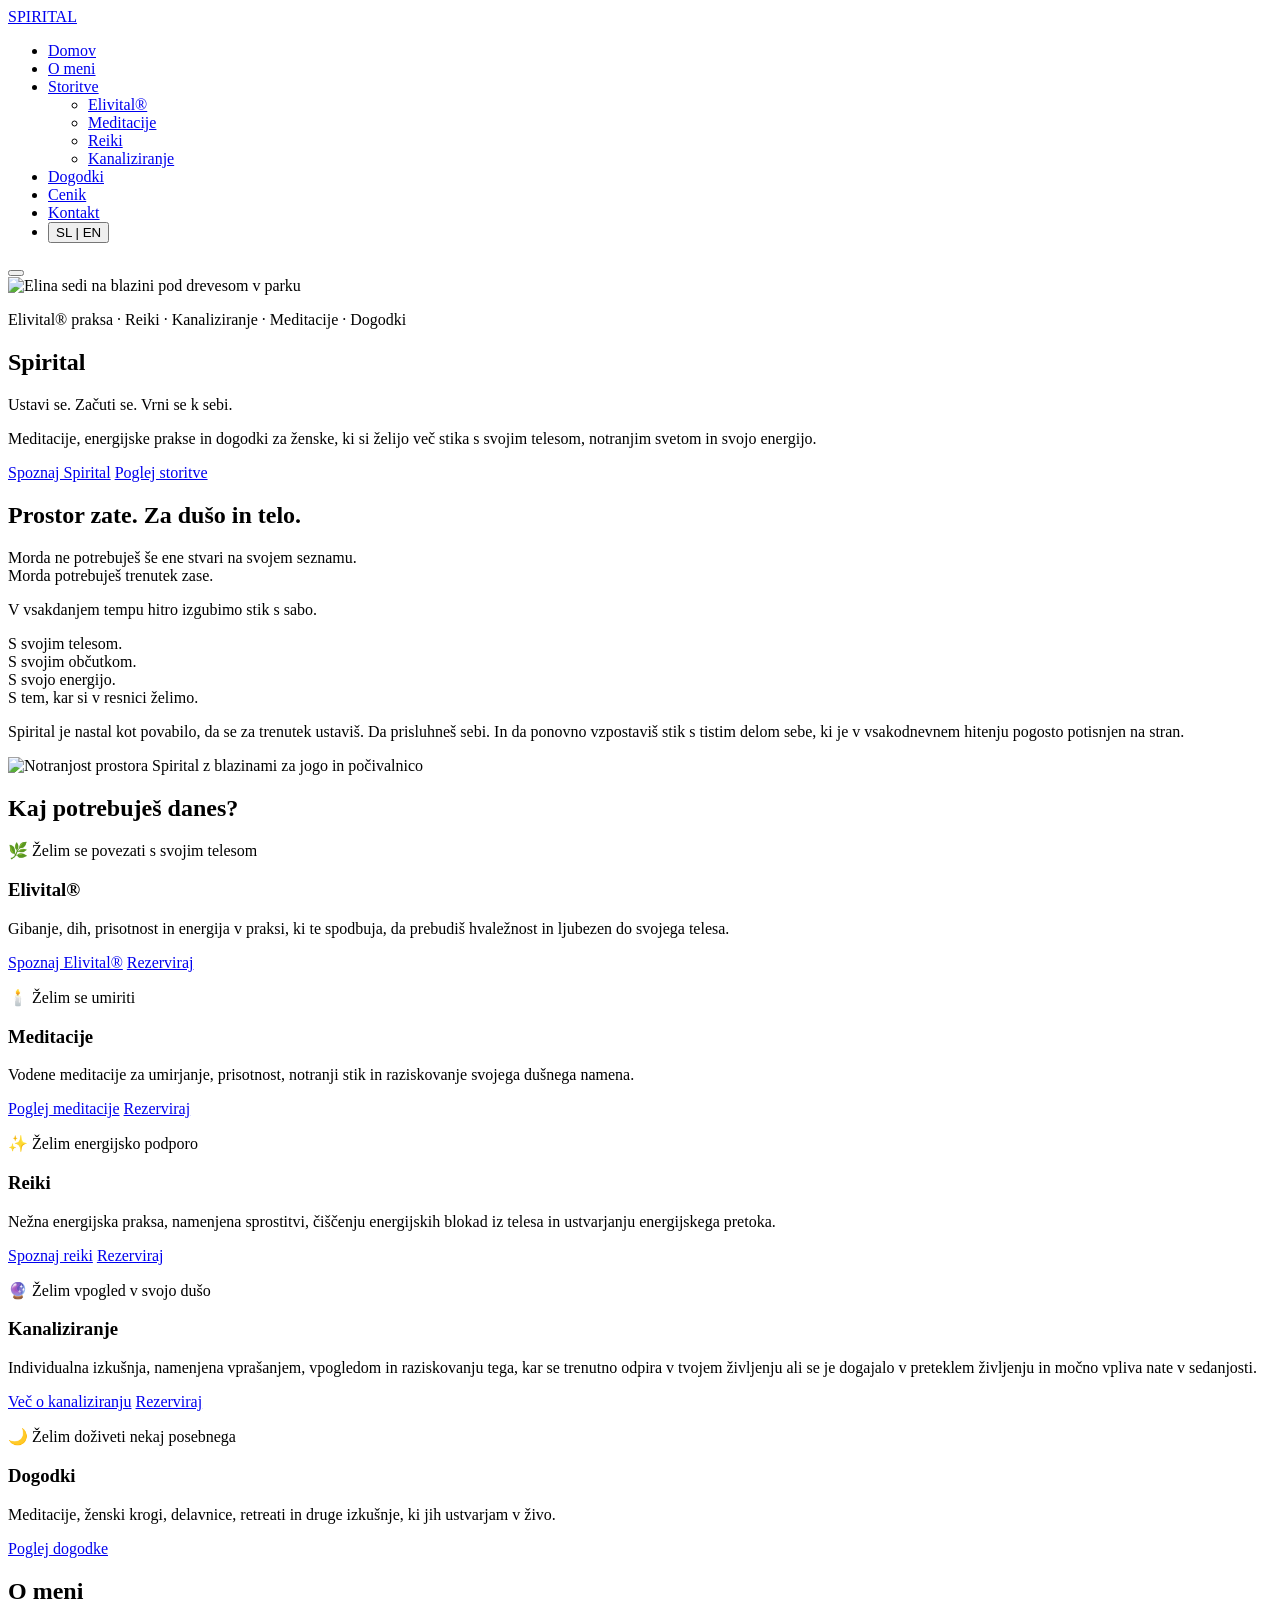
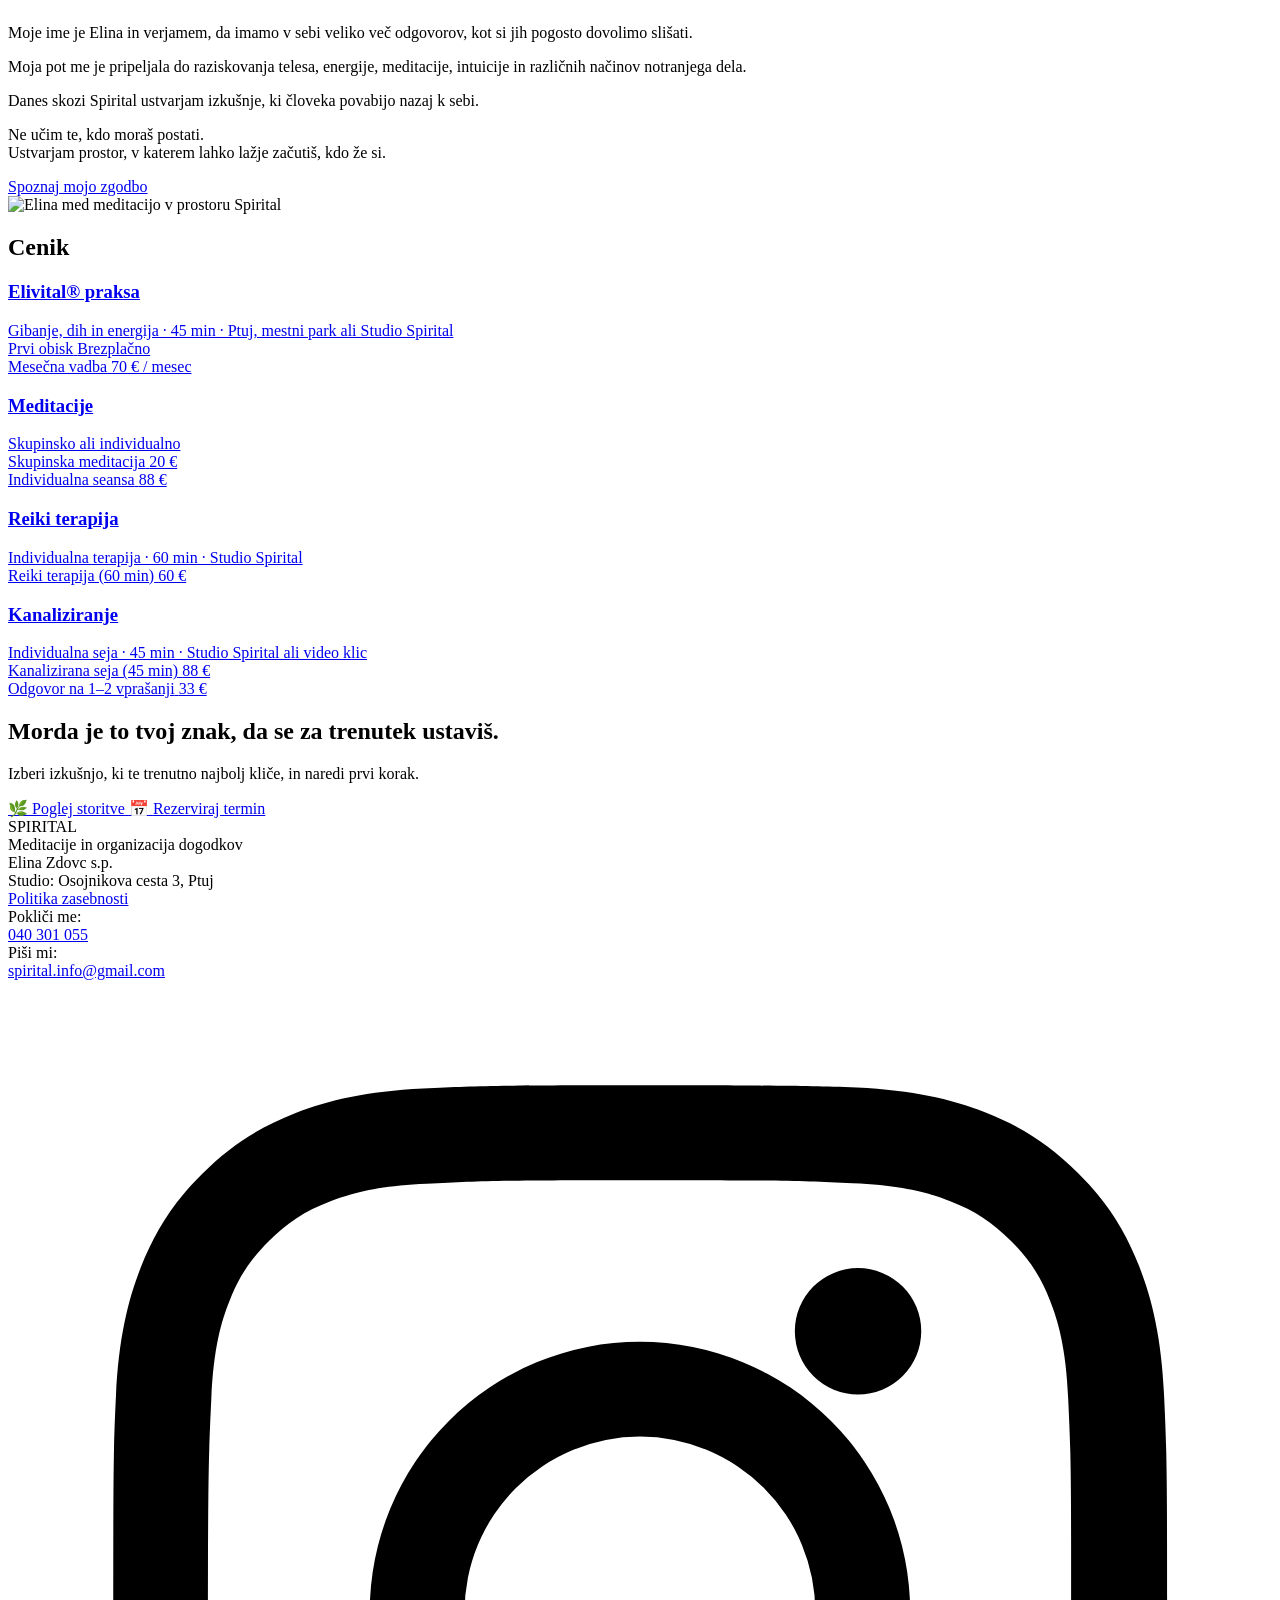
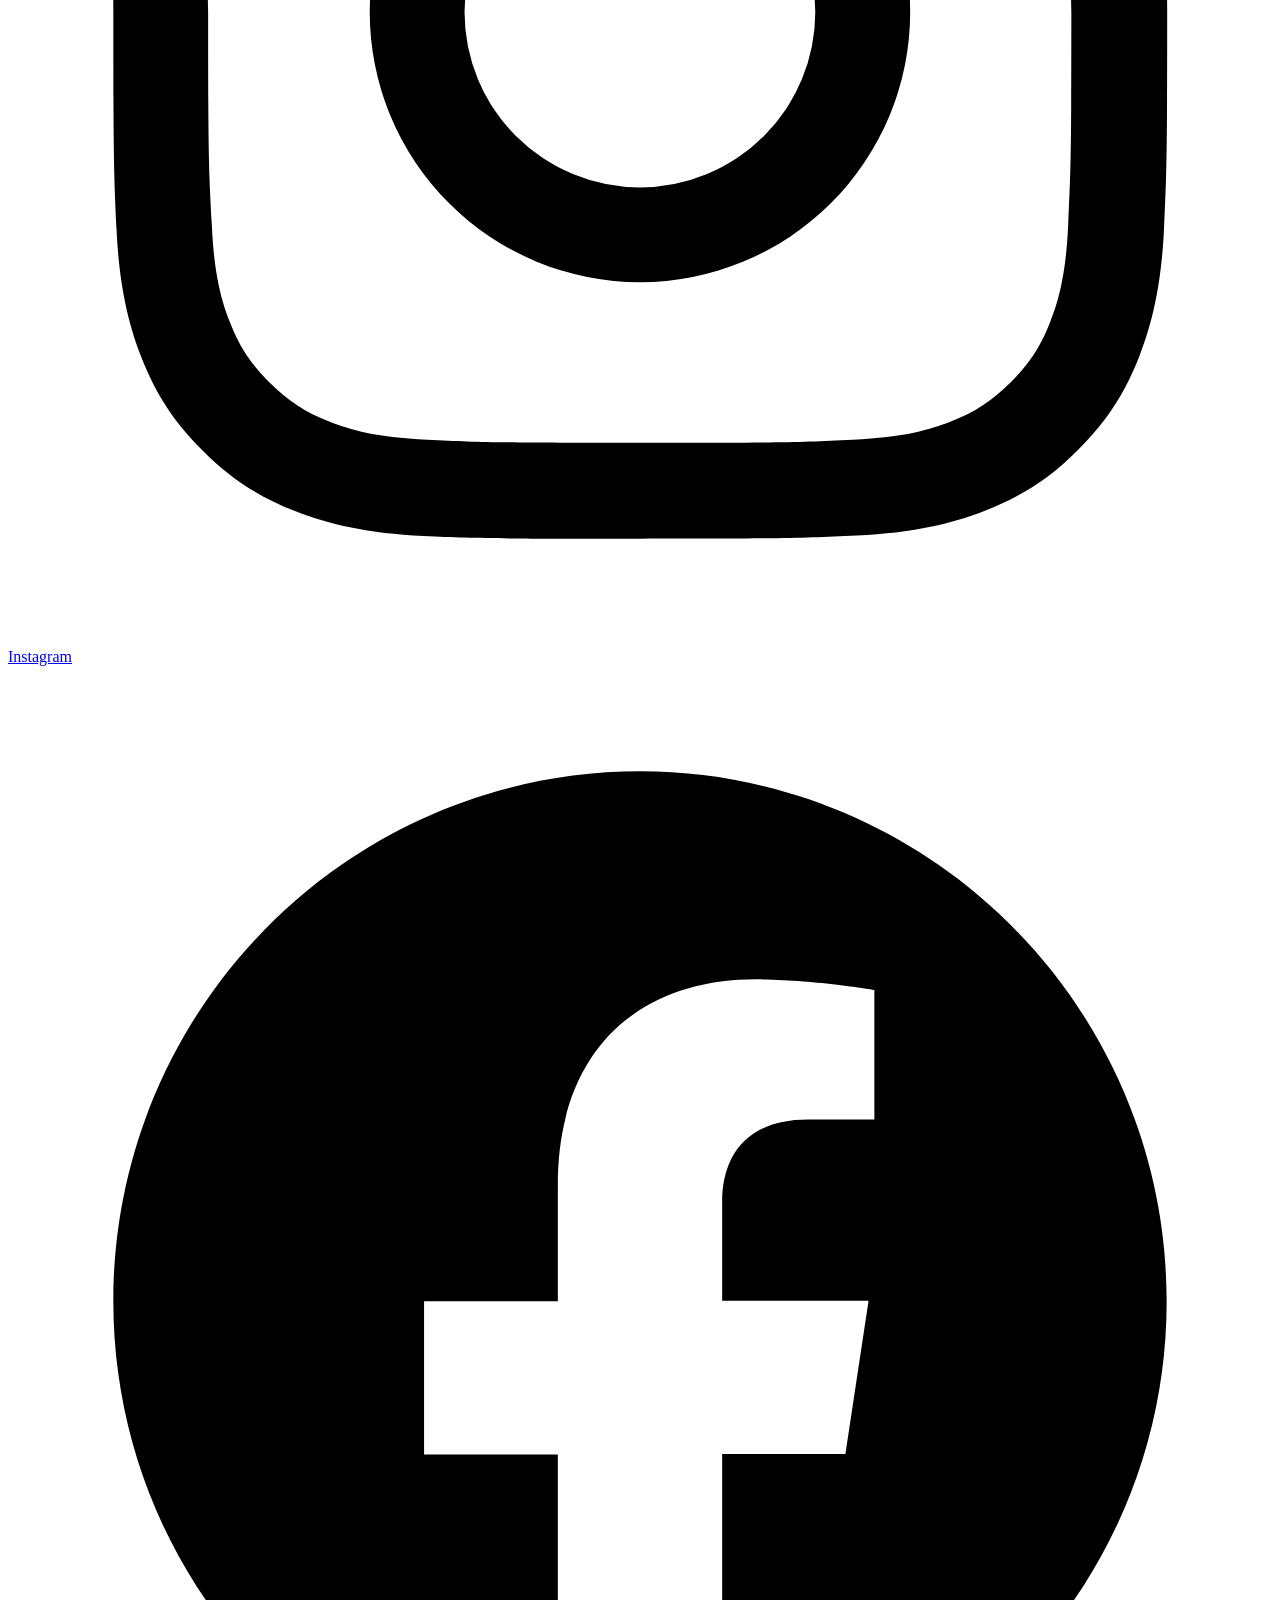
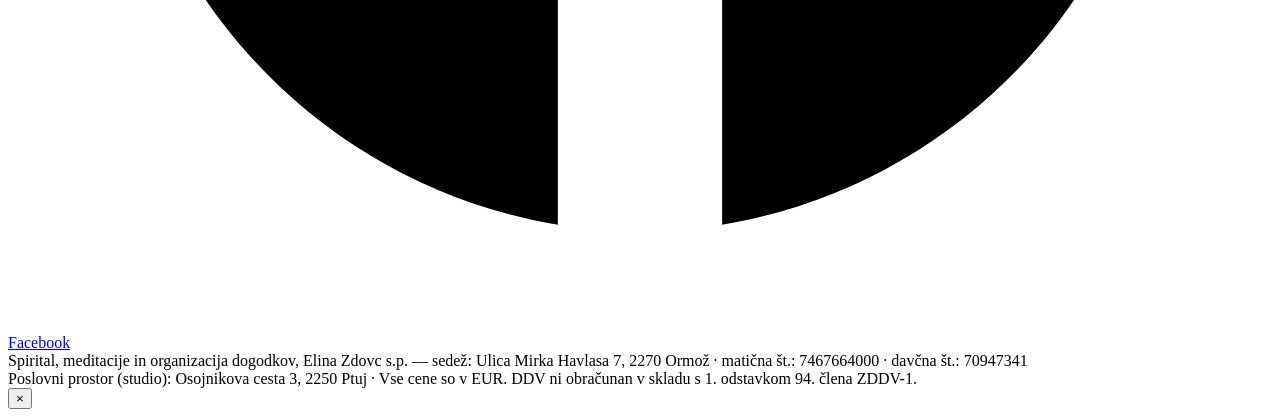
==== index.html @ a1db1994 "Update contact email and registered business address New email spirital.info@gmail.com replaces the " ====
<!DOCTYPE html>
<html lang="sl">
<head>
  <meta charset="UTF-8">
  <!-- Google tag (gtag.js) — loaded only after the visitor accepts analytics (see js/consent.js); nothing is sent to Google before that -->
  <script>
    window.dataLayer = window.dataLayer || [];
    function gtag(){dataLayer.push(arguments);}
    var ssConsentStored = 'denied';
    try { if (localStorage.getItem('ss-consent') === 'granted') ssConsentStored = 'granted'; } catch (e) {}
    gtag('consent', 'default', {
      'analytics_storage': ssConsentStored,
      'ad_storage': 'denied',
      'ad_user_data': 'denied',
      'ad_personalization': 'denied'
    });
    // js/config are queued only once consent is granted, so GA's first hit
    // already carries the granted state (also when accepting mid-page)
    window.ssLoadGtag = function () {
      if (window.ssGtagLoaded) return;
      window.ssGtagLoaded = true;
      gtag('js', new Date());
      gtag('config', 'G-9NQNE734RS');
      var s = document.createElement('script');
      s.async = true;
      s.src = 'https://www.googletagmanager.com/gtag/js?id=G-9NQNE734RS';
      document.head.appendChild(s);
    };
    if (ssConsentStored === 'granted') ssLoadGtag();
  </script>
  <meta name="viewport" content="width=device-width, initial-scale=1.0">
  <title>Spirital — Prostor zate. Za dušo in telo. · Ptuj</title>
  <meta name="description" content="Elivital® praksa, reiki, kanaliziranje, meditacije in dogodki za ženske na Ptuju. Prostor, kjer se ustaviš in se ponovno povežeš s svojim telesom in energijo.">
  <meta property="og:title" content="Spirital — Prostor zate. Za dušo in telo. · Ptuj">
  <meta property="og:description" content="Elivital® praksa, reiki, kanaliziranje, meditacije in dogodki za ženske na Ptuju. Prostor, kjer se ustaviš in se ponovno povežeš s svojim telesom in energijo.">
  <meta property="og:image" content="https://studiospirital.si/images/hero-elina.jpg">
  <meta property="og:url" content="https://studiospirital.si/">
  <meta property="og:type" content="website">
  <meta property="og:locale" content="sl_SI">
  <meta property="og:site_name" content="Spirital">
  <meta name="twitter:card" content="summary_large_image">
  <meta name="twitter:title" content="Spirital — Prostor zate. Za dušo in telo. · Ptuj">
  <meta name="twitter:description" content="Elivital® praksa, reiki, kanaliziranje, meditacije in dogodki za ženske na Ptuju. Prostor, kjer se ustaviš in se ponovno povežeš s svojim telesom in energijo.">
  <meta name="twitter:image" content="https://studiospirital.si/images/hero-elina.jpg">
  <link rel="canonical" href="https://studiospirital.si/">
  <link rel="icon" type="image/png" href="images/favicon.png">
  <link rel="shortcut icon" href="favicon.ico">
  <link rel="stylesheet" href="css/styles.css">
  <script src="js/viewport.js"></script>
  <script type="application/ld+json">
{
 "@context":"https://schema.org",
 "@type":"HealthAndBeautyBusiness",
 "@id":"https://studiospirital.si/#business",
 "name":"Spirital",
 "alternateName":"Studio Spirital",
 "description":"Elivital® praksa, reiki, kanaliziranje, meditacije in dogodki za ženske na Ptuju.",
 "url":"https://studiospirital.si",
 "telephone":"+38640301055",
 "image":"https://studiospirital.si/images/hero-elina.jpg",
 "priceRange":"€€",
 "founder":{"@type":"Person","name":"Elina Zdovc","url":"https://studiospirital.si/elina.html"},
 "address":{
   "@type":"PostalAddress",
   "streetAddress":"Osojnikova cesta 3",
   "addressLocality":"Ptuj",
   "addressCountry":"SI"
 },
 "geo":{
   "@type":"GeoCoordinates",
   "latitude":46.42294692993164,
   "longitude":15.878666877746582
 },
 "sameAs":[
   "https://www.instagram.com/studiospirital/",
   "https://www.facebook.com/profile.php?id=61587043018835"
 ]
}
  </script>
</head>
<body>

  <nav class="nav" id="nav">
    <a href="index.html" class="nav-logo">SPIRITAL</a>
    <ul class="nav-links" id="navLinks">
      <li><a href="index.html" aria-current="page" data-sl="Domov" data-en="Home">Domov</a></li>
      <li><a href="elina.html" data-sl="O meni" data-en="About me">O meni</a></li>
      <li class="nav-has-sub">
        <a href="index.html#storitve" data-sl="Storitve" data-en="Services">Storitve</a>
        <ul class="nav-sub">
          <li><a href="storitve/elivital.html" data-sl="Elivital®" data-en="Elivital®">Elivital®</a></li>
          <li><a href="storitve/meditacije.html" data-sl="Meditacije" data-en="Meditations">Meditacije</a></li>
          <li><a href="storitve/reiki.html" data-sl="Reiki" data-en="Reiki">Reiki</a></li>
          <li><a href="storitve/kanaliziranje.html" data-sl="Kanaliziranje" data-en="Channeling">Kanaliziranje</a></li>
        </ul>
      </li>
      <li><a href="dogodki.html" data-sl="Dogodki" data-en="Events">Dogodki</a></li>
      <li><a href="index.html#cenik" data-sl="Cenik" data-en="Prices">Cenik</a></li>
      <li><a href="#kontakt" data-sl="Kontakt" data-en="Contact">Kontakt</a></li>
      <li class="nav-lang"><button class="lang-toggle" id="langToggle">SL | EN</button></li>
    </ul>
    <button class="nav-toggle" id="navToggle" aria-label="Meni" aria-expanded="false" aria-controls="navLinks"><span></span></button>
  </nav>

  <!-- HERO -->
  <section class="hero hero--photo">
    <div class="hero-bg">
      <img src="images/hero-elina.webp" width="1448" height="1086" fetchpriority="high" alt="Elina sedi na blazini pod drevesom v parku">
    </div>
    <div class="hero-overlay"></div>
    <div class="hero-content">
      <p class="hero-location hero-location--services" data-sl="Elivital® praksa · Reiki · Kanaliziranje · Meditacije · Dogodki" data-en="Elivital® practice · Reiki · Channeling · Meditations · Events">Elivital® praksa · Reiki · Kanaliziranje · Meditacije · Dogodki</p>
      <h1 class="hero-title">Spirital</h1>
      <p class="hero-tagline" data-sl="Ustavi se. Začuti se. Vrni se k sebi." data-en="Pause. Feel yourself. Return to yourself.">Ustavi se. Začuti se. Vrni se k sebi.</p>
      <p class="hero-sub" data-sl="Meditacije, energijske prakse in dogodki za ženske, ki si želijo več stika s svojim telesom, notranjim svetom in svojo energijo." data-en="Meditations, energy practices and events for women who long for a deeper connection with their body, their inner world and their energy.">Meditacije, energijske prakse in dogodki za ženske, ki si želijo več stika s svojim telesom, notranjim svetom in svojo energijo.</p>
      <div class="hero-actions">
        <a href="#spirital" class="btn-pill" data-sl="Spoznaj Spirital" data-en="Discover Spirital">Spoznaj Spirital</a>
        <a href="#storitve" class="btn-pill btn-pill--ghost" data-sl="Poglej storitve" data-en="See services">Poglej storitve</a>
      </div>
    </div>
  </section>

  <!-- WHY SPIRITAL -->
  <section id="spirital" class="section section--white">
    <h2 class="section-label" data-sl="Prostor zate. Za dušo in telo." data-en="A space for you. For soul and body.">Prostor zate. Za dušo in telo.</h2>
    <div class="about-inner">
      <div class="prose" data-lang="sl">
        <p class="prose-lead">Morda ne potrebuješ še ene stvari na svojem seznamu.<br>Morda potrebuješ trenutek zase.</p>
        <p>V vsakdanjem tempu hitro izgubimo stik s sabo.</p>
        <p class="prose-lines">S svojim telesom.<br>S svojim občutkom.<br>S svojo energijo.<br>S tem, kar si v resnici želimo.</p>
        <p>Spirital je nastal kot povabilo, da se za trenutek ustaviš. Da prisluhneš sebi. In da ponovno vzpostaviš stik s tistim delom sebe, ki je v vsakodnevnem hitenju pogosto potisnjen na stran.</p>
      </div>
      <div class="prose" data-lang="en" hidden>
        <p class="prose-lead">Maybe you don't need one more thing on your list.<br>Maybe you need a moment for yourself.</p>
        <p>In the pace of everyday life, we quickly lose touch with ourselves.</p>
        <p class="prose-lines">With our body.<br>With our feelings.<br>With our energy.<br>With what we truly want.</p>
        <p>Spirital was born as an invitation to pause for a moment. To listen to yourself. And to reconnect with the part of you that so often gets pushed aside in the everyday rush.</p>
      </div>
      <img src="images/studio.webp" width="1200" height="1600" loading="lazy" decoding="async" alt="Notranjost prostora Spirital z blazinami za jogo in počivalnico" class="about-image gallery-img">
    </div>
  </section>

  <!-- WHERE TO START -->
  <section id="storitve" class="section section--cream">
    <h2 class="section-label" data-sl="Kaj potrebuješ danes?" data-en="What do you need today?">Kaj potrebuješ danes?</h2>
    <div class="path-grid">
      <div class="path-card">
        <p class="path-wish"><span class="path-wish-icon" aria-hidden="true">🌿</span> <span data-sl="Želim se povezati s svojim telesom" data-en="I want to connect with my body">Želim se povezati s svojim telesom</span></p>
        <h3 class="path-name">Elivital®</h3>
        <p class="path-desc" data-sl="Gibanje, dih, prisotnost in energija v praksi, ki te spodbuja, da prebudiš hvaležnost in ljubezen do svojega telesa." data-en="Movement, breath, presence and energy in a practice that invites you to awaken gratitude and love for your body.">Gibanje, dih, prisotnost in energija v praksi, ki te spodbuja, da prebudiš hvaležnost in ljubezen do svojega telesa.</p>
        <div class="path-actions">
          <a href="storitve/elivital.html" class="btn-pill" data-sl="Spoznaj Elivital®" data-en="Discover Elivital®">Spoznaj Elivital®</a>
          <a href="https://form.lime-booking.com/elina-skupinski" target="_blank" rel="noopener" class="btn-pill btn-pill--outline" data-sl="Rezerviraj" data-en="Book">Rezerviraj</a>
        </div>
      </div>
      <div class="path-card">
        <p class="path-wish"><span class="path-wish-icon" aria-hidden="true">🕯️</span> <span data-sl="Želim se umiriti" data-en="I want to find calm">Želim se umiriti</span></p>
        <h3 class="path-name" data-sl="Meditacije" data-en="Meditations">Meditacije</h3>
        <p class="path-desc" data-sl="Vodene meditacije za umirjanje, prisotnost, notranji stik in raziskovanje svojega dušnega namena." data-en="Guided meditations for calm, presence, inner connection and exploring your soul's purpose.">Vodene meditacije za umirjanje, prisotnost, notranji stik in raziskovanje svojega dušnega namena.</p>
        <div class="path-actions">
          <a href="storitve/meditacije.html" class="btn-pill" data-sl="Poglej meditacije" data-en="See meditations">Poglej meditacije</a>
          <a href="mailto:spirital.info@gmail.com?subject=Rezervacija%20%E2%80%93%20Meditacija" class="btn-pill btn-pill--outline" data-sl="Rezerviraj" data-en="Book">Rezerviraj</a>
        </div>
      </div>
      <div class="path-card">
        <p class="path-wish"><span class="path-wish-icon" aria-hidden="true">✨</span> <span data-sl="Želim energijsko podporo" data-en="I want energetic support">Želim energijsko podporo</span></p>
        <h3 class="path-name">Reiki</h3>
        <p class="path-desc" data-sl="Nežna energijska praksa, namenjena sprostitvi, čiščenju energijskih blokad iz telesa in ustvarjanju energijskega pretoka." data-en="A gentle energy practice for relaxation, clearing energy blockages from the body and creating energy flow.">Nežna energijska praksa, namenjena sprostitvi, čiščenju energijskih blokad iz telesa in ustvarjanju energijskega pretoka.</p>
        <div class="path-actions">
          <a href="storitve/reiki.html" class="btn-pill" data-sl="Spoznaj reiki" data-en="Discover reiki">Spoznaj reiki</a>
          <a href="https://form.lime-booking.com/elina" target="_blank" rel="noopener" class="btn-pill btn-pill--outline" data-sl="Rezerviraj" data-en="Book">Rezerviraj</a>
        </div>
      </div>
      <div class="path-card">
        <p class="path-wish"><span class="path-wish-icon" aria-hidden="true">🔮</span> <span data-sl="Želim vpogled v svojo dušo" data-en="I want insight into my soul">Želim vpogled v svojo dušo</span></p>
        <h3 class="path-name" data-sl="Kanaliziranje" data-en="Channeling">Kanaliziranje</h3>
        <p class="path-desc" data-sl="Individualna izkušnja, namenjena vprašanjem, vpogledom in raziskovanju tega, kar se trenutno odpira v tvojem življenju ali se je dogajalo v preteklem življenju in močno vpliva nate v sedanjosti." data-en="An individual experience for your questions, insights and exploring what is opening up in your life right now — or what happened in a past life and still strongly affects you in the present.">Individualna izkušnja, namenjena vprašanjem, vpogledom in raziskovanju tega, kar se trenutno odpira v tvojem življenju ali se je dogajalo v preteklem življenju in močno vpliva nate v sedanjosti.</p>
        <div class="path-actions">
          <a href="storitve/kanaliziranje.html" class="btn-pill" data-sl="Več o kanaliziranju" data-en="More about channeling">Več o kanaliziranju</a>
          <a href="https://form.lime-booking.com/elina" target="_blank" rel="noopener" class="btn-pill btn-pill--outline" data-sl="Rezerviraj" data-en="Book">Rezerviraj</a>
        </div>
      </div>
      <div class="path-card">
        <p class="path-wish"><span class="path-wish-icon" aria-hidden="true">🌙</span> <span data-sl="Želim doživeti nekaj posebnega" data-en="I want to experience something special">Želim doživeti nekaj posebnega</span></p>
        <h3 class="path-name" data-sl="Dogodki" data-en="Events">Dogodki</h3>
        <p class="path-desc" data-sl="Meditacije, ženski krogi, delavnice, retreati in druge izkušnje, ki jih ustvarjam v živo." data-en="Meditations, women's circles, workshops, retreats and other experiences I create live.">Meditacije, ženski krogi, delavnice, retreati in druge izkušnje, ki jih ustvarjam v živo.</p>
        <div class="path-actions">
          <a href="dogodki.html" class="btn-pill" data-sl="Poglej dogodke" data-en="See events">Poglej dogodke</a>
        </div>
      </div>
    </div>
  </section>

  <!-- ABOUT ME (short) -->
  <section id="o-meni" class="section section--white">
    <h2 class="section-label" data-sl="O meni" data-en="About me">O meni</h2>
    <div class="about-inner">
      <div class="prose" data-lang="sl">
        <p class="prose-lead">Moje ime je Elina in verjamem, da imamo v sebi veliko več odgovorov, kot si jih pogosto dovolimo slišati.</p>
        <p>Moja pot me je pripeljala do raziskovanja telesa, energije, meditacije, intuicije in različnih načinov notranjega dela.</p>
        <p>Danes skozi Spirital ustvarjam izkušnje, ki človeka povabijo nazaj k sebi.</p>
        <p class="prose-lines">Ne učim te, kdo moraš postati.<br>Ustvarjam prostor, v katerem lahko lažje začutiš, kdo že si.</p>
        <a href="elina.html" class="btn-pill">Spoznaj mojo zgodbo</a>
      </div>
      <div class="prose" data-lang="en" hidden>
        <p class="prose-lead">My name is Elina, and I believe we carry far more answers within us than we usually allow ourselves to hear.</p>
        <p>My path has led me to explore the body, energy, meditation, intuition and many forms of inner work.</p>
        <p>Today, through Spirital, I create experiences that invite people back to themselves.</p>
        <p class="prose-lines">I don't teach you who you must become.<br>I create a space where you can more easily feel who you already are.</p>
        <a href="elina.html" class="btn-pill">Read my story</a>
      </div>
      <img src="images/elina-portrait.webp" width="600" height="1066" loading="lazy" decoding="async" alt="Elina med meditacijo v prostoru Spirital" class="about-image gallery-img">
    </div>
  </section>

  <!-- TESTIMONIALS — skrito, dokler naročnica ne pošlje mnenj strank. Odkomentiraj in vstavi besedila.
  <section class="section section--white">
    <h2 class="section-label" data-sl="Mnenja strank" data-en="Testimonials">Mnenja strank</h2>
    <p class="section-heading" data-sl="Besede žensk, ki so bile tukaj." data-en="Words from women who have been here.">Besede žensk, ki so bile tukaj.</p>
    <div class="quotes-grid">
      <figure class="quote-card">
        <blockquote class="quote-text">»…«</blockquote>
        <figcaption class="quote-name">Ime</figcaption>
      </figure>
      <figure class="quote-card">
        <blockquote class="quote-text">»…«</blockquote>
        <figcaption class="quote-name">Ime</figcaption>
      </figure>
      <figure class="quote-card">
        <blockquote class="quote-text">»…«</blockquote>
        <figcaption class="quote-name">Ime</figcaption>
      </figure>
    </div>
  </section>
  -->

  <!-- PRICES -->
  <section id="cenik" class="section section--cream">
    <h2 class="section-label" data-sl="Cenik" data-en="Prices">Cenik</h2>
    <div class="price-groups">
      <a href="storitve/elivital.html" class="price-group">
        <h3 class="price-group-title" data-sl="Elivital® praksa" data-en="Elivital® practice">Elivital® praksa</h3>
        <div class="price-group-detail" data-sl="Gibanje, dih in energija · 45 min · Ptuj, mestni park ali Studio Spirital" data-en="Movement, breath and energy · 45 min · Ptuj city park or Studio Spirital">Gibanje, dih in energija · 45 min · Ptuj, mestni park ali Studio Spirital</div>
        <div class="price-row">
          <span class="price-row-label" data-sl="Prvi obisk" data-en="First visit">Prvi obisk</span>
          <span class="price-row-value price-row-value--free" data-sl="Brezplačno" data-en="Free">Brezplačno</span>
        </div>
        <div class="price-row">
          <span class="price-row-label" data-sl="Mesečna vadba" data-en="Monthly practice">Mesečna vadba</span>
          <span class="price-row-value" data-sl="70 € / mesec" data-en="€70 / month">70 € / mesec</span>
        </div>
      </a>

      <a href="storitve/meditacije.html" class="price-group">
        <h3 class="price-group-title" data-sl="Meditacije" data-en="Meditations">Meditacije</h3>
        <div class="price-group-detail" data-sl="Skupinsko ali individualno" data-en="Group or individual">Skupinsko ali individualno</div>
        <div class="price-row">
          <span class="price-row-label" data-sl="Skupinska meditacija" data-en="Group meditation">Skupinska meditacija</span>
          <span class="price-row-value">20 €</span>
        </div>
        <div class="price-row">
          <span class="price-row-label" data-sl="Individualna seansa" data-en="Individual session">Individualna seansa</span>
          <span class="price-row-value">88 €</span>
        </div>
      </a>

      <a href="storitve/reiki.html" class="price-group">
        <h3 class="price-group-title" data-sl="Reiki terapija" data-en="Reiki therapy">Reiki terapija</h3>
        <div class="price-group-detail" data-sl="Individualna terapija · 60 min · Studio Spirital" data-en="Individual therapy · 60 min · Studio Spirital">Individualna terapija · 60 min · Studio Spirital</div>
        <div class="price-row">
          <span class="price-row-label" data-sl="Reiki terapija (60 min)" data-en="Reiki therapy (60 min)">Reiki terapija (60 min)</span>
          <span class="price-row-value">60 €</span>
        </div>
      </a>

      <a href="storitve/kanaliziranje.html" class="price-group">
        <h3 class="price-group-title" data-sl="Kanaliziranje" data-en="Channeling">Kanaliziranje</h3>
        <div class="price-group-detail" data-sl="Individualna seja · 45 min · Studio Spirital ali video klic" data-en="Individual session · 45 min · Studio Spirital or video call">Individualna seja · 45 min · Studio Spirital ali video klic</div>
        <div class="price-row">
          <span class="price-row-label" data-sl="Kanalizirana seja (45 min)" data-en="Channeling session (45 min)">Kanalizirana seja (45 min)</span>
          <span class="price-row-value">88 €</span>
        </div>
        <div class="price-row">
          <span class="price-row-label" data-sl="Odgovor na 1–2 vprašanji" data-en="Answer to 1–2 questions">Odgovor na 1–2 vprašanji</span>
          <span class="price-row-value">33 €</span>
        </div>
      </a>
    </div>
  </section>

  <!-- CLOSING CTA -->
  <div class="contact-section">
    <h2 class="contact-title" data-sl="Morda je to tvoj znak, da se za trenutek ustaviš." data-en="Maybe this is your sign to pause for a moment.">Morda je to tvoj znak, da se za trenutek ustaviš.</h2>
    <p class="contact-subtitle" data-sl="Izberi izkušnjo, ki te trenutno najbolj kliče, in naredi prvi korak." data-en="Choose the experience that calls you most right now, and take the first step.">Izberi izkušnjo, ki te trenutno najbolj kliče, in naredi prvi korak.</p>
    <div class="contact-actions">
      <a href="#storitve" class="contact-btn contact-btn--outline">
        <span>🌿</span>
        <span data-sl="Poglej storitve" data-en="See services">Poglej storitve</span>
      </a>
      <a href="mailto:spirital.info@gmail.com?subject=Rezervacija%20termina" class="contact-btn">
        <span>📅</span>
        <span data-sl="Rezerviraj termin" data-en="Book a session">Rezerviraj termin</span>
      </a>
    </div>
  </div>

  <footer class="footer" id="kontakt">
    <div>
      <div class="footer-brand">SPIRITAL</div>
      <div class="footer-location" data-sl="Meditacije in organizacija dogodkov" data-en="Meditations and event organisation">Meditacije in organizacija dogodkov</div>
      <div class="footer-location">Elina Zdovc s.p.</div>
      <div class="footer-location" data-sl="Studio: Osojnikova cesta 3, Ptuj" data-en="Studio: Osojnikova cesta 3, Ptuj, Slovenia">Studio: Osojnikova cesta 3, Ptuj</div>
      <div class="footer-legal"><a href="politika-zasebnosti.html" data-sl="Politika zasebnosti" data-en="Privacy Policy">Politika zasebnosti</a></div>
    </div>
    <div class="footer-contact">
      <div data-sl="Pokliči me:" data-en="Call me:">Pokliči me:</div>
      <div class="footer-phone"><a href="tel:+38640301055">040 301 055</a></div>
      <div class="footer-contact-label" data-sl="Piši mi:" data-en="Write to me:">Piši mi:</div>
      <div class="footer-email"><a href="mailto:spirital.info@gmail.com">spirital.info@gmail.com</a></div>
    </div>
    <div class="footer-links">
      <a href="https://www.instagram.com/studiospirital/" target="_blank" rel="noopener"><svg viewBox="0 0 24 24" aria-hidden="true"><path d="M12 2c-2.72 0-3.06.01-4.12.06-1.06.05-1.79.22-2.43.47-.66.26-1.22.6-1.77 1.16-.56.55-.9 1.11-1.16 1.77-.25.64-.42 1.37-.47 2.43C2 8.94 2 9.28 2 12s.01 3.06.06 4.12c.05 1.06.22 1.79.47 2.43.26.66.6 1.22 1.16 1.77.55.56 1.11.9 1.77 1.16.64.25 1.37.42 2.43.47C8.94 22 9.28 22 12 22s3.06-.01 4.12-.06c1.06-.05 1.79-.22 2.43-.47.66-.26 1.22-.6 1.77-1.16.56-.55.9-1.11 1.16-1.77.25-.64.42-1.37.47-2.43.05-1.06.06-1.4.06-4.12s-.01-3.06-.06-4.12c-.05-1.06-.22-1.79-.47-2.43-.26-.66-.6-1.22-1.16-1.77-.55-.56-1.11-.9-1.77-1.16-.64-.25-1.37-.42-2.43-.47C15.06 2.01 14.72 2 12 2zm0 1.8c2.67 0 2.99.01 4.04.06.98.04 1.5.2 1.85.34.47.18.8.4 1.15.75.35.35.57.68.75 1.15.14.36.3.87.34 1.85.05 1.05.06 1.37.06 4.04s-.01 2.99-.06 4.04c-.04.98-.2 1.5-.34 1.85-.18.47-.4.8-.75 1.15-.35.35-.68.57-1.15.75-.36.14-.87.3-1.85.34-1.05.05-1.37.06-4.04.06s-2.99-.01-4.04-.06c-.98-.04-1.5-.2-1.85-.34-.47-.18-.8-.4-1.15-.75-.35-.35-.57-.68-.75-1.15-.14-.36-.3-.87-.34-1.85C3.81 14.99 3.8 14.67 3.8 12s.01-2.99.06-4.04c.04-.98.2-1.5.34-1.85.18-.47.4-.8.75-1.15.35-.35.68-.57 1.15-.75.36-.14.87-.3 1.85-.34C9.01 3.81 9.33 3.8 12 3.8zm0 3.07a5.13 5.13 0 1 0 0 10.26 5.13 5.13 0 0 0 0-10.26zm0 8.46a3.33 3.33 0 1 1 0-6.66 3.33 3.33 0 0 1 0 6.66zm5.34-8.66a1.2 1.2 0 1 1-2.4 0 1.2 1.2 0 0 1 2.4 0z"/></svg>Instagram</a>
      <a href="https://www.facebook.com/profile.php?id=61587043018835" target="_blank" rel="noopener"><svg viewBox="0 0 24 24" aria-hidden="true"><path d="M22 12.06C22 6.51 17.52 2 12 2S2 6.51 2 12.06c0 5 3.66 9.15 8.44 9.94v-7.03H7.9v-2.91h2.54V9.85c0-2.51 1.49-3.9 3.77-3.9 1.09 0 2.24.2 2.24.2v2.46h-1.26c-1.24 0-1.63.77-1.63 1.56v1.88h2.78l-.44 2.91h-2.34V22c4.78-.79 8.44-4.94 8.44-9.94z"/></svg>Facebook</a>
    </div>
    <div class="footer-legalinfo" data-lang="sl">Spirital, meditacije in organizacija dogodkov, Elina Zdovc s.p. — sedež: Ulica Mirka Havlasa 7, 2270 Ormož · matična št.: 7467664000 · davčna št.: 70947341<br>Poslovni prostor (studio): Osojnikova cesta 3, 2250 Ptuj · Vse cene so v EUR. DDV ni obračunan v skladu s 1. odstavkom 94. člena ZDDV-1.</div>
    <div class="footer-legalinfo" data-lang="en" hidden>Spirital, meditacije in organizacija dogodkov, Elina Zdovc s.p. — registered seat: Ulica Mirka Havlasa 7, 2270 Ormož, Slovenia · reg. no.: 7467664000 · tax no.: 70947341<br>Business premises (studio): Osojnikova cesta 3, 2250 Ptuj, Slovenia · All prices are in EUR. VAT is not charged pursuant to Art. 94(1) of the Slovenian VAT Act (ZDDV-1).</div>
  </footer>

  <div class="lightbox" id="lightbox" aria-hidden="true">
    <button class="lightbox-close" aria-label="Close">&times;</button>
    <img class="lightbox-img" alt="">
  </div>

  <script src="js/lang.js"></script>
  <script src="js/nav.js"></script>
  <script src="js/consent.js"></script>
  <script src="js/lightbox.js"></script>
</body>
</html>
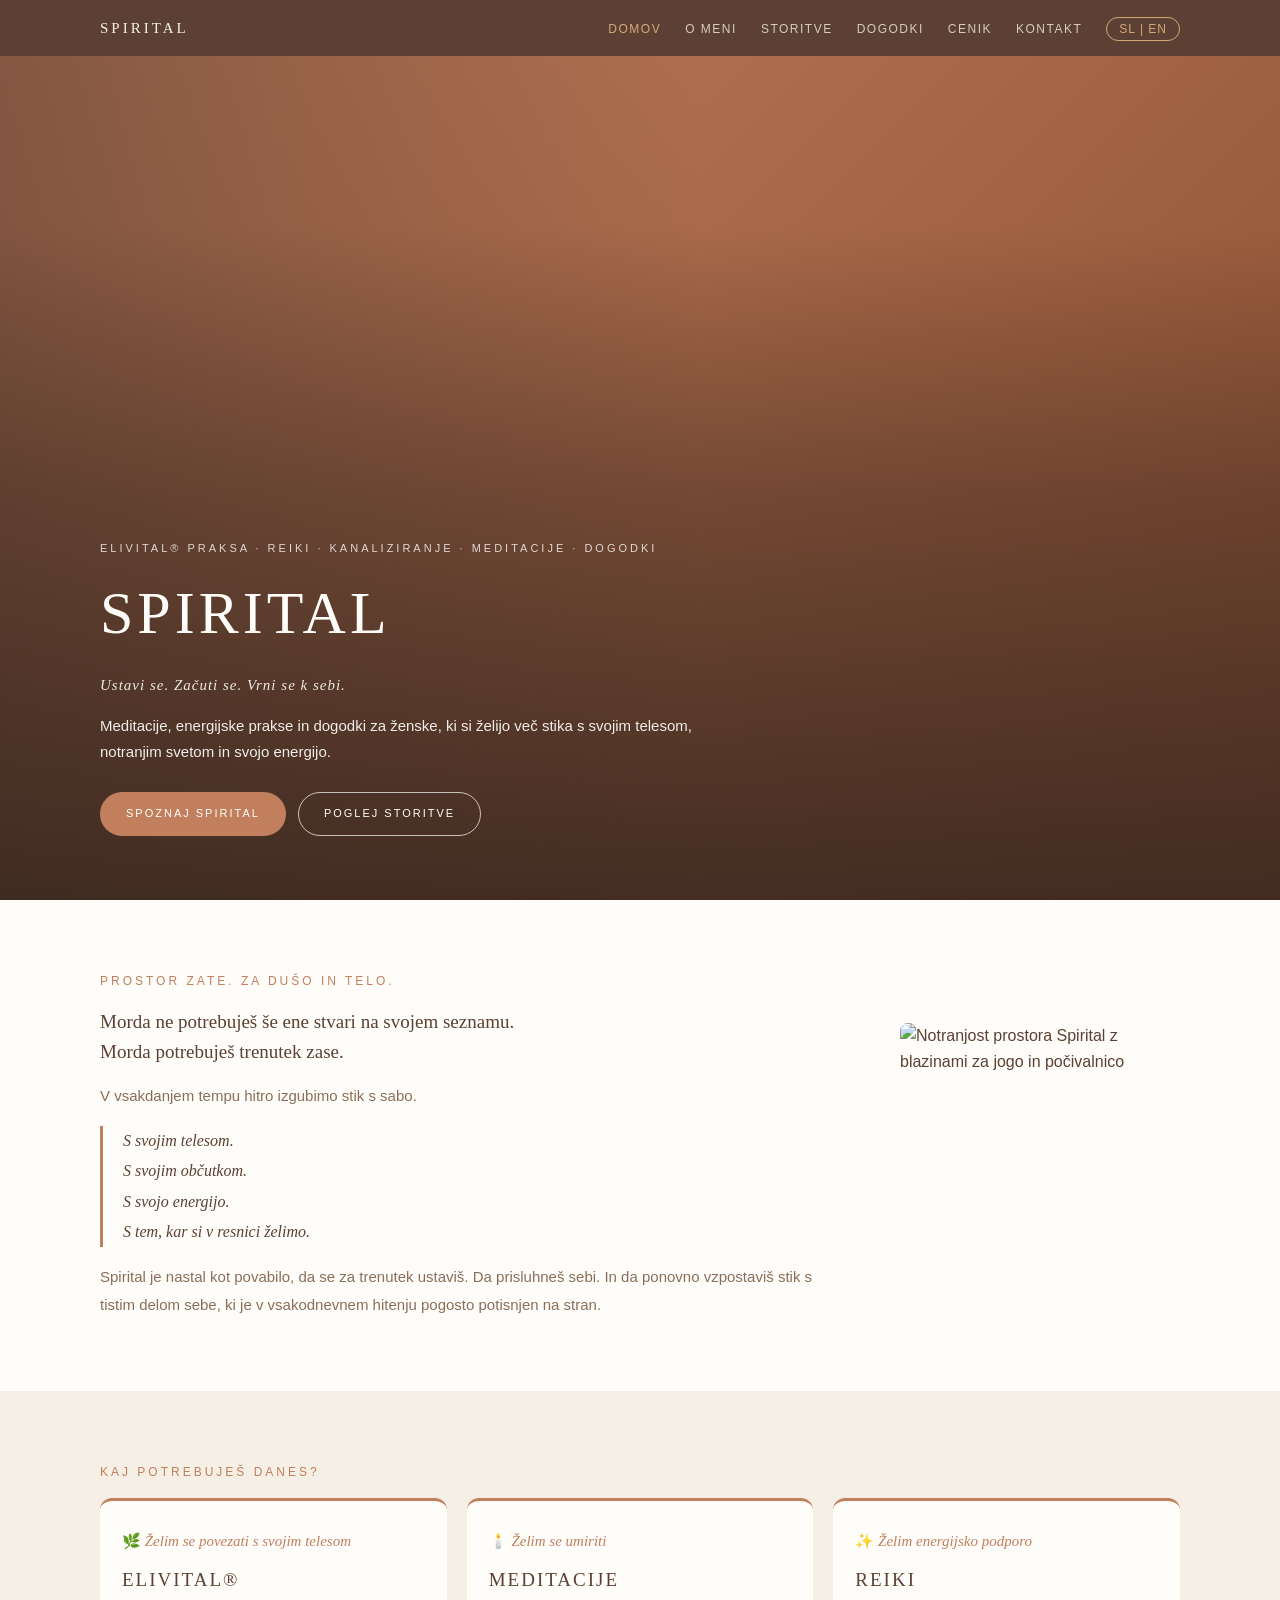
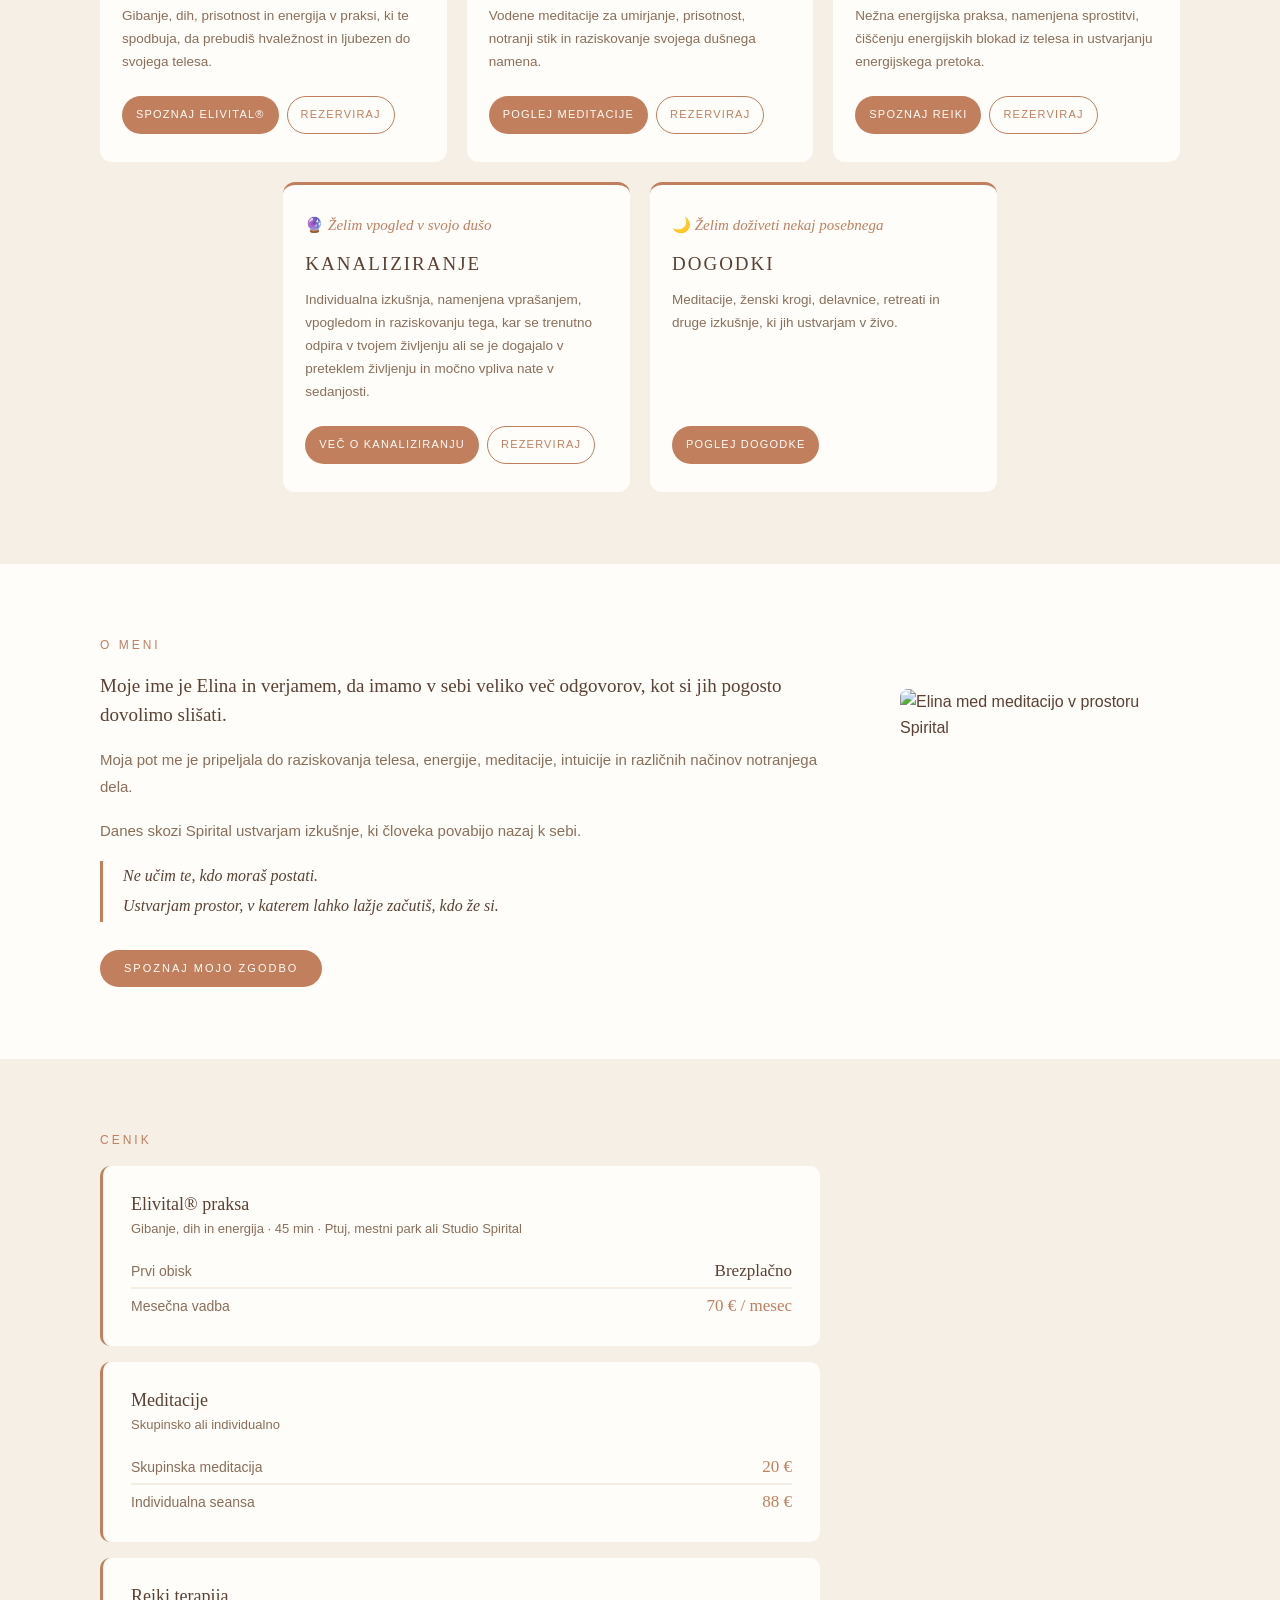
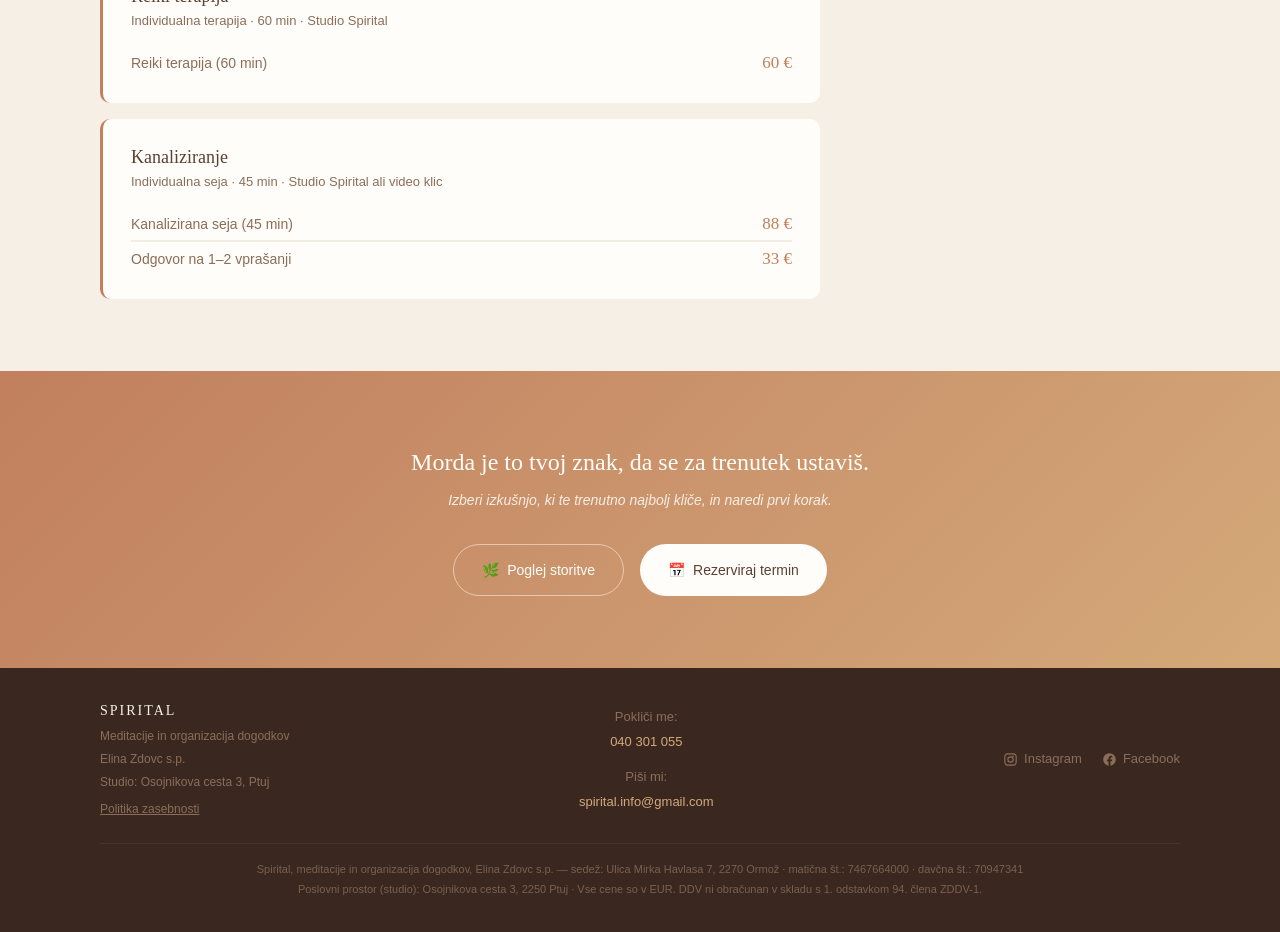
==== commit 158b565c: "Point Facebook links to new share URL Co-Authored-By: Claude Opus 5.5 <noreply@anthropic.com>" ====
--- a/index.html
+++ b/index.html
@@ -73,7 +73,7 @@
  },
  "sameAs":[
    "https://www.instagram.com/studiospirital/",
-   "https://www.facebook.com/profile.php?id=61587043018835"
+   "https://www.facebook.com/share/1BygmHzx5Y/"
  ]
 }
   </script>
@@ -320,7 +320,7 @@
     </div>
     <div class="footer-links">
       <a href="https://www.instagram.com/studiospirital/" target="_blank" rel="noopener"><svg viewBox="0 0 24 24" aria-hidden="true"><path d="M12 2c-2.72 0-3.06.01-4.12.06-1.06.05-1.79.22-2.43.47-.66.26-1.22.6-1.77 1.16-.56.55-.9 1.11-1.16 1.77-.25.64-.42 1.37-.47 2.43C2 8.94 2 9.28 2 12s.01 3.06.06 4.12c.05 1.06.22 1.79.47 2.43.26.66.6 1.22 1.16 1.77.55.56 1.11.9 1.77 1.16.64.25 1.37.42 2.43.47C8.94 22 9.28 22 12 22s3.06-.01 4.12-.06c1.06-.05 1.79-.22 2.43-.47.66-.26 1.22-.6 1.77-1.16.56-.55.9-1.11 1.16-1.77.25-.64.42-1.37.47-2.43.05-1.06.06-1.4.06-4.12s-.01-3.06-.06-4.12c-.05-1.06-.22-1.79-.47-2.43-.26-.66-.6-1.22-1.16-1.77-.55-.56-1.11-.9-1.77-1.16-.64-.25-1.37-.42-2.43-.47C15.06 2.01 14.72 2 12 2zm0 1.8c2.67 0 2.99.01 4.04.06.98.04 1.5.2 1.85.34.47.18.8.4 1.15.75.35.35.57.68.75 1.15.14.36.3.87.34 1.85.05 1.05.06 1.37.06 4.04s-.01 2.99-.06 4.04c-.04.98-.2 1.5-.34 1.85-.18.47-.4.8-.75 1.15-.35.35-.68.57-1.15.75-.36.14-.87.3-1.85.34-1.05.05-1.37.06-4.04.06s-2.99-.01-4.04-.06c-.98-.04-1.5-.2-1.85-.34-.47-.18-.8-.4-1.15-.75-.35-.35-.57-.68-.75-1.15-.14-.36-.3-.87-.34-1.85C3.81 14.99 3.8 14.67 3.8 12s.01-2.99.06-4.04c.04-.98.2-1.5.34-1.85.18-.47.4-.8.75-1.15.35-.35.68-.57 1.15-.75.36-.14.87-.3 1.85-.34C9.01 3.81 9.33 3.8 12 3.8zm0 3.07a5.13 5.13 0 1 0 0 10.26 5.13 5.13 0 0 0 0-10.26zm0 8.46a3.33 3.33 0 1 1 0-6.66 3.33 3.33 0 0 1 0 6.66zm5.34-8.66a1.2 1.2 0 1 1-2.4 0 1.2 1.2 0 0 1 2.4 0z"/></svg>Instagram</a>
-      <a href="https://www.facebook.com/profile.php?id=61587043018835" target="_blank" rel="noopener"><svg viewBox="0 0 24 24" aria-hidden="true"><path d="M22 12.06C22 6.51 17.52 2 12 2S2 6.51 2 12.06c0 5 3.66 9.15 8.44 9.94v-7.03H7.9v-2.91h2.54V9.85c0-2.51 1.49-3.9 3.77-3.9 1.09 0 2.24.2 2.24.2v2.46h-1.26c-1.24 0-1.63.77-1.63 1.56v1.88h2.78l-.44 2.91h-2.34V22c4.78-.79 8.44-4.94 8.44-9.94z"/></svg>Facebook</a>
+      <a href="https://www.facebook.com/share/1BygmHzx5Y/" target="_blank" rel="noopener"><svg viewBox="0 0 24 24" aria-hidden="true"><path d="M22 12.06C22 6.51 17.52 2 12 2S2 6.51 2 12.06c0 5 3.66 9.15 8.44 9.94v-7.03H7.9v-2.91h2.54V9.85c0-2.51 1.49-3.9 3.77-3.9 1.09 0 2.24.2 2.24.2v2.46h-1.26c-1.24 0-1.63.77-1.63 1.56v1.88h2.78l-.44 2.91h-2.34V22c4.78-.79 8.44-4.94 8.44-9.94z"/></svg>Facebook</a>
     </div>
     <div class="footer-legalinfo" data-lang="sl">Spirital, meditacije in organizacija dogodkov, Elina Zdovc s.p. — sedež: Ulica Mirka Havlasa 7, 2270 Ormož · matična št.: 7467664000 · davčna št.: 70947341<br>Poslovni prostor (studio): Osojnikova cesta 3, 2250 Ptuj · Vse cene so v EUR. DDV ni obračunan v skladu s 1. odstavkom 94. člena ZDDV-1.</div>
     <div class="footer-legalinfo" data-lang="en" hidden>Spirital, meditacije in organizacija dogodkov, Elina Zdovc s.p. — registered seat: Ulica Mirka Havlasa 7, 2270 Ormož, Slovenia · reg. no.: 7467664000 · tax no.: 70947341<br>Business premises (studio): Osojnikova cesta 3, 2250 Ptuj, Slovenia · All prices are in EUR. VAT is not charged pursuant to Art. 94(1) of the Slovenian VAT Act (ZDDV-1).</div>
--- a/css/styles.css
+++ b/css/styles.css
@@ -0,0 +1,787 @@
+/* css/styles.css */
+:root {
+  --bg-cream: #F5EFE6;
+  --bg-white: #FFFDF9;
+  --bg-dark: #3A2820;
+  --brown-deep: #5C4033;
+  --brown-mid: #8B6E5A;
+  --terracotta: #C17F5E;
+  --sand: #D4A97A;
+  --brown-section: #8B4E2F;
+  --font-serif: Georgia, 'Times New Roman', serif;
+  --font-sans: -apple-system, BlinkMacSystemFont, 'Segoe UI', sans-serif;
+  /* Centred content column: 64px gutters, growing evenly once the viewport exceeds 1080px of content */
+  --content-max: 1080px;
+  --gutter-x: max(64px, calc((100% - var(--content-max)) / 2));
+}
+
+*, *::before, *::after { box-sizing: border-box; margin: 0; padding: 0; }
+html { scroll-behavior: smooth; }
+section[id], footer[id] { scroll-margin-top: 56px; }
+body { background: var(--bg-cream); color: var(--brown-deep); font-family: var(--font-sans); line-height: 1.6; }
+img { max-width: 100%; display: block; }
+a { text-decoration: none; color: inherit; }
+ul { list-style: none; }
+[hidden] { display: none !important; }
+
+/* ── SECTION LABEL ── */
+.section-label {
+  font-weight: normal;
+  font-size: 12px;
+  letter-spacing: 3px;
+  text-transform: uppercase;
+  color: var(--terracotta);
+  margin-bottom: 16px;
+}
+
+/* ── NAV ── */
+.nav {
+  position: fixed;
+  top: 0; left: 0; right: 0;
+  z-index: 100;
+  background: var(--brown-deep);
+  color: var(--bg-cream);
+  display: flex;
+  align-items: center;
+  justify-content: space-between;
+  padding: 0 var(--gutter-x);
+  height: 56px;
+  gap: 24px;
+}
+.nav-logo {
+  font-family: var(--font-serif);
+  font-size: 15px;
+  letter-spacing: 3px;
+  color: var(--bg-cream);
+  white-space: nowrap;
+}
+.nav-service {
+  font-family: var(--font-sans);
+  font-size: 11px;
+  letter-spacing: 2px;
+  text-transform: uppercase;
+  color: var(--sand);
+}
+.nav-service::before { content: ' – '; }
+.nav-links { display: flex; align-items: center; gap: 24px; margin-left: auto; }
+.nav-links a {
+  font-size: 12px;
+  letter-spacing: 1.5px;
+  text-transform: uppercase;
+  color: var(--bg-cream);
+  opacity: 0.8;
+  transition: opacity 0.2s;
+}
+.nav-links a:hover { opacity: 1; }
+.nav-links a[aria-current] { opacity: 1; color: var(--sand); }
+.nav-has-sub { position: relative; }
+.nav-sub {
+  display: none;
+  position: absolute;
+  top: 100%; left: -20px;
+  min-width: 190px;
+  flex-direction: column;
+  gap: 12px;
+  padding: 26px 20px 18px;
+  background: var(--brown-deep);
+  box-shadow: 0 12px 24px rgba(0,0,0,0.2);
+}
+.nav-has-sub:hover .nav-sub,
+.nav-has-sub:focus-within .nav-sub { display: flex; }
+.nav-book {
+  background: var(--terracotta);
+  color: var(--bg-white);
+  font-size: 10px;
+  letter-spacing: 1.5px;
+  text-transform: uppercase;
+  padding: 8px 16px;
+  border-radius: 24px;
+  white-space: nowrap;
+  transition: background 0.2s;
+}
+.nav-book:hover { background: var(--sand); color: var(--brown-deep); }
+/* Service pages: booking button sits right after the logo, links/menu toggle stay on the right */
+.nav-logo { order: -2; }
+.nav-book { order: -1; }
+.nav-toggle {
+  display: none;
+  width: 36px; height: 36px;
+  background: none;
+  border: none;
+  cursor: pointer;
+  position: relative;
+  flex-shrink: 0;
+}
+.nav-toggle span,
+.nav-toggle span::before,
+.nav-toggle span::after {
+  position: absolute;
+  left: 8px;
+  width: 20px; height: 2px;
+  background: var(--bg-cream);
+  border-radius: 1px;
+  transition: transform 0.2s, background 0.2s;
+}
+.nav-toggle span { top: 17px; }
+.nav-toggle span::before, .nav-toggle span::after { content: ''; left: 0; }
+.nav-toggle span::before { top: -6px; }
+.nav-toggle span::after { top: 6px; }
+.nav.is-open .nav-toggle span { background: transparent; }
+.nav.is-open .nav-toggle span::before { transform: translateY(6px) rotate(45deg); }
+.nav.is-open .nav-toggle span::after { transform: translateY(-6px) rotate(-45deg); }
+.lang-toggle {
+  background: transparent;
+  border: 1px solid var(--sand);
+  color: var(--sand);
+  font-size: 12px;
+  letter-spacing: 1px;
+  padding: 4px 12px;
+  border-radius: 16px;
+  cursor: pointer;
+  font-family: var(--font-sans);
+  transition: background 0.2s, color 0.2s;
+  white-space: nowrap;
+}
+.lang-toggle:hover { background: var(--sand); color: var(--brown-deep); }
+
+/* ── HERO ── */
+.hero {
+  position: relative;
+  height: 100vh;
+  /* --vhpx is frozen by js/viewport.js so in-app browsers (Instagram etc.)
+     can't resize the hero mid-scroll; falls back to svh without JS */
+  height: calc(var(--vhpx, 1svh) * 100);
+  min-height: 500px;
+  display: flex;
+  align-items: flex-end;
+  padding: 64px var(--gutter-x);
+  overflow: hidden;
+}
+.hero-bg {
+  position: absolute;
+  inset: 0;
+  background: linear-gradient(135deg, var(--terracotta) 0%, var(--brown-section) 100%);
+  z-index: 0;
+}
+.hero-bg img {
+  width: 100%; height: 100%;
+  object-fit: cover;
+  opacity: 0.35;
+}
+.hero-overlay {
+  position: absolute;
+  inset: 0;
+  background: linear-gradient(to top, rgba(92,64,51,0.85) 0%, rgba(92,64,51,0.2) 60%, transparent 100%);
+  z-index: 1;
+}
+.hero-content { position: relative; z-index: 2; color: var(--bg-white); }
+.hero-location {
+  font-size: 11px;
+  letter-spacing: 4px;
+  text-transform: uppercase;
+  opacity: 0.8;
+  margin-bottom: 8px;
+}
+.hero-location--services { letter-spacing: 3px; }
+.hero-title {
+  font-family: var(--font-serif);
+  font-size: clamp(32px, 5vw, 60px);
+  font-weight: normal;
+  letter-spacing: 4px;
+  text-transform: uppercase;
+  margin-bottom: 12px;
+}
+.hero-tagline {
+  font-family: var(--font-serif);
+  font-size: 15px;
+  font-style: italic;
+  letter-spacing: 1px;
+  opacity: 0.9;
+}
+.hero--person {
+  height: 70vh;
+  height: calc(var(--vhpx, 1svh) * 70);
+  min-height: 420px;
+}
+.hero--person .hero-bg img { opacity: 0.5; }
+.hero--photo .hero-bg img { opacity: 1; object-position: 38% 0%; }
+.hero--photo .hero-overlay,
+.hero--service .hero-overlay {
+  background:
+    linear-gradient(to top, rgba(58,40,32,0.9) 0%, rgba(58,40,32,0.45) 45%, rgba(58,40,32,0) 75%),
+    linear-gradient(to right, rgba(58,40,32,0.45) 0%, rgba(58,40,32,0) 55%);
+}
+.hero-content { max-width: 620px; }
+.hero-sub { font-size: 15px; line-height: 1.7; opacity: 0.92; margin-top: 16px; }
+.hero-actions { display: flex; flex-wrap: wrap; gap: 12px; margin-top: 28px; }
+.hero-actions .btn-pill { padding: 13px 26px; }
+
+/* ── SECTIONS ── */
+.section { padding: 72px var(--gutter-x); }
+.section--cream { background: var(--bg-cream); }
+.section--white { background: var(--bg-white); }
+.section--dark { background: var(--brown-deep); color: var(--bg-cream); }
+.section--dark .section-label { color: var(--sand); }
+
+/* ── ABOUT (home) ── */
+.about-inner {
+  display: grid;
+  grid-template-columns: 1fr 280px;
+  gap: 48px;
+  align-items: center;
+  max-width: var(--content-max);
+}
+.about-heading {
+  font-family: var(--font-serif);
+  font-size: 24px;
+  font-weight: normal;
+  line-height: 1.4;
+  margin-bottom: 16px;
+}
+.about-text { font-size: 15px; color: var(--brown-mid); line-height: 1.8; }
+.about-image { width: 100%; height: auto; aspect-ratio: 3/4; object-fit: cover; border-radius: 12px; }
+
+/* ── SERVICES GRID ── */
+.services-grid {
+  display: grid;
+  grid-template-columns: repeat(3, 1fr);
+  gap: 16px;
+  max-width: 960px;
+}
+.service-card {
+  background: var(--bg-white);
+  border-radius: 12px;
+  border-bottom: 3px solid var(--terracotta);
+  padding: 28px 24px;
+  text-align: center;
+}
+.service-icon { font-size: 28px; margin-bottom: 12px; }
+.service-name { font-family: var(--font-serif); font-weight: normal; font-size: 20px; color: var(--brown-deep); margin-bottom: 6px; }
+.service-desc { font-size: 13px; color: var(--brown-mid); }
+
+/* ── PRICE LIST ── */
+.price-list { max-width: 720px; }
+.price-row {
+  display: flex;
+  justify-content: space-between;
+  align-items: baseline;
+  padding: 3px 0;
+  border-bottom: 1px solid rgba(212,169,122,0.2);
+  gap: 16px;
+}
+.price-row:last-child { border-bottom: none; }
+.price-service { font-size: 15px; color: var(--bg-cream); }
+.price-detail { font-size: 12px; color: var(--brown-mid); margin-top: 3px; }
+.price-amount { font-family: var(--font-serif); font-size: 18px; color: var(--sand); white-space: nowrap; }
+
+/* ── "KJE ŽELIŠ ZAČETI?" PATH CARDS (home) ── */
+.section-heading {
+  font-family: var(--font-serif);
+  font-size: 26px;
+  font-weight: normal;
+  line-height: 1.35;
+  color: var(--brown-deep);
+  margin-bottom: 32px;
+}
+.path-grid {
+  display: grid;
+  grid-template-columns: 1fr;
+  gap: 20px;
+  max-width: 1080px;
+}
+/* Half-column tracks so an incomplete last row sits centred (2+2+1, 3+2) */
+@media (min-width: 861px) {
+  .path-grid { grid-template-columns: repeat(4, 1fr); }
+  .path-card { grid-column: span 2; }
+  .path-card:last-child:nth-child(odd) { grid-column: 2 / span 2; }
+}
+@media (min-width: 1181px) {
+  .path-grid { grid-template-columns: repeat(6, 1fr); }
+  .path-card:last-child:nth-child(odd) { grid-column: span 2; }
+  .path-card:nth-child(4):nth-last-child(2) { grid-column: 2 / span 2; }
+}
+.path-card {
+  background: var(--bg-white);
+  border-radius: 12px;
+  border-top: 3px solid var(--terracotta);
+  padding: 28px 22px;
+  display: flex;
+  flex-direction: column;
+}
+.path-wish { font-family: var(--font-serif); font-style: italic; font-size: 15px; color: var(--terracotta); margin-bottom: 12px; }
+.path-wish-icon { font-style: normal; }
+.path-name { font-family: var(--font-serif); font-weight: normal; font-size: 19px; letter-spacing: 2px; text-transform: uppercase; color: var(--brown-deep); margin-bottom: 10px; }
+.path-desc { font-size: 13.5px; color: var(--brown-mid); line-height: 1.7; margin-bottom: 22px; flex-grow: 1; }
+.path-actions { display: flex; flex-wrap: wrap; gap: 8px; }
+.path-actions .btn-pill { padding: 10px 14px; letter-spacing: 1.2px; white-space: nowrap; }
+.path-actions .btn-pill--outline { padding: 9px 13px; }
+
+/* ── INTRO / STORY TEXT ── */
+.prose { max-width: 720px; }
+.prose p { font-size: 15px; color: var(--brown-mid); line-height: 1.85; margin-bottom: 16px; }
+.prose p:last-child { margin-bottom: 0; }
+.prose .prose-lead { font-family: var(--font-serif); font-size: 19px; line-height: 1.55; color: var(--brown-deep); }
+.prose .prose-lines { font-family: var(--font-serif); font-style: italic; font-size: 16px; color: var(--brown-deep); line-height: 1.9; padding-left: 20px; border-left: 3px solid var(--terracotta); }
+.prose ul { list-style: none; margin: 0 0 16px; }
+.prose li { font-size: 15px; color: var(--brown-mid); line-height: 1.8; padding-left: 22px; position: relative; }
+.prose li::before { content: '✦'; position: absolute; left: 0; color: var(--terracotta); font-size: 12px; top: 5px; }
+.prose .btn-pill { margin-top: 12px; }
+
+.prose strong { color: var(--brown-deep); font-weight: 600; }
+.prose ul.leaf-list li { padding-left: 28px; }
+.prose ul.leaf-list li::before { content: '🌿'; font-size: 14px; top: 2px; }
+.tag-list { display: flex; flex-wrap: wrap; gap: 8px; margin: 4px 0 20px; max-width: 720px; }
+.tag-list li {
+  font-family: var(--font-serif);
+  font-size: 14px;
+  color: var(--brown-deep);
+  background: rgba(212,169,122,0.18);
+  border: 1px solid var(--sand);
+  border-radius: 999px;
+  padding: 6px 16px;
+}
+.prose h3 { font-family: var(--font-serif); font-weight: normal; font-size: 17px; color: var(--brown-deep); margin: 24px 0 6px; }
+.prose--after { margin-top: 28px; }
+
+/* Numbered steps ("Kako poteka …") */
+.steps { list-style: none; counter-reset: step; max-width: 720px; display: flex; flex-direction: column; gap: 14px; }
+.steps li {
+  counter-increment: step;
+  position: relative;
+  background: var(--bg-white);
+  border-radius: 10px;
+  padding: 20px 24px 20px 72px;
+}
+.steps li::before {
+  content: counter(step);
+  position: absolute;
+  left: 22px; top: 18px;
+  width: 32px; height: 32px;
+  border-radius: 50%;
+  background: var(--terracotta);
+  color: var(--bg-white);
+  font-family: var(--font-sans);
+  font-size: 15px;
+  font-variant-numeric: lining-nums tabular-nums;
+  line-height: 1;
+  display: flex;
+  align-items: center;
+  justify-content: center;
+}
+.steps h3 { font-family: var(--font-serif); font-weight: normal; font-size: 17px; letter-spacing: 1px; text-transform: uppercase; color: var(--brown-deep); margin-bottom: 6px; }
+.steps p { font-size: 15px; color: var(--brown-mid); line-height: 1.8; }
+.steps p + p { margin-top: 10px; }
+.info-box { margin: 24px 0; }
+.info-box .price-row-value { white-space: normal; text-align: right; }
+
+/* ── FAQ ── */
+.faq { max-width: 720px; display: flex; flex-direction: column; gap: 10px; }
+.faq details { background: var(--bg-white); border-radius: 10px; border-left: 3px solid var(--terracotta); }
+.faq summary {
+  cursor: pointer;
+  list-style: none;
+  padding: 18px 48px 18px 24px;
+  font-family: var(--font-serif);
+  font-size: 17px;
+  color: var(--brown-deep);
+  position: relative;
+}
+.faq summary::-webkit-details-marker { display: none; }
+.faq summary::after {
+  content: '+';
+  position: absolute;
+  right: 22px; top: 50%;
+  transform: translateY(-50%);
+  font-family: var(--font-sans);
+  font-size: 22px;
+  color: var(--terracotta);
+  transition: transform 0.2s;
+}
+.faq details[open] summary::after { transform: translateY(-50%) rotate(45deg); }
+.faq details p { padding: 0 24px 20px; font-size: 15px; color: var(--brown-mid); line-height: 1.8; }
+
+/* ── TESTIMONIALS ── */
+.quotes-grid { display: grid; grid-template-columns: repeat(auto-fit, minmax(260px, 1fr)); gap: 20px; max-width: 1080px; }
+.quote-card { background: var(--bg-cream); border-radius: 12px; padding: 28px 26px; }
+.quote-text { font-family: var(--font-serif); font-style: italic; font-size: 16px; line-height: 1.7; color: var(--brown-deep); margin-bottom: 14px; }
+.quote-name { font-size: 12px; letter-spacing: 2px; text-transform: uppercase; color: var(--terracotta); }
+
+.btn-pill {
+  display: inline-block;
+  background: var(--terracotta);
+  color: var(--bg-white);
+  font-size: 11px;
+  letter-spacing: 2px;
+  text-transform: uppercase;
+  padding: 10px 24px;
+  border-radius: 24px;
+  transition: background 0.2s;
+}
+.btn-pill:hover { background: var(--brown-section); }
+.btn-pill--outline { background: transparent; color: var(--terracotta); border: 1px solid var(--terracotta); padding: 9px 23px; }
+.btn-pill--outline:hover { background: var(--terracotta); color: var(--bg-white); }
+.btn-pill--ghost { background: transparent; color: var(--bg-white); border: 1px solid rgba(255,253,249,0.7); }
+.btn-pill--ghost:hover { background: var(--bg-white); color: var(--brown-deep); }
+.hero-actions .btn-pill--ghost { padding: 12px 25px; }
+
+/* ── FOOTER ── */
+.footer {
+  background: var(--bg-dark);
+  color: var(--brown-mid);
+  padding: 32px var(--gutter-x);
+  padding-bottom: calc(32px + var(--cookie-offset, 0px));
+  display: flex;
+  justify-content: space-between;
+  align-items: center;
+  flex-wrap: wrap;
+  gap: 16px;
+}
+.footer-brand { font-family: var(--font-serif); font-size: 14px; color: var(--bg-cream); letter-spacing: 2px; }
+.footer-location { font-size: 12px; margin-top: 4px; }
+.footer-legal { margin-top: 8px; font-size: 12px; }
+.footer-legal a { color: var(--brown-mid); text-decoration: underline; }
+.footer-legal a:hover { color: var(--sand); }
+.footer-links { display: flex; gap: 20px; font-size: 13px; }
+.footer-links a { display: flex; align-items: center; gap: 6px; color: var(--brown-mid); transition: color 0.2s; }
+.footer-links a:hover { color: var(--sand); }
+.footer-links svg { width: 15px; height: 15px; fill: currentColor; }
+.footer-contact { font-size: 13px; text-align: center; }
+.footer-phone { color: var(--sand); margin-top: 4px; }
+.footer-contact-label { margin-top: 14px; }
+.footer-email { color: var(--sand); margin-top: 4px; }
+.footer-legalinfo { flex-basis: 100%; text-align: center; font-size: 11px; line-height: 1.8; color: var(--brown-mid); opacity: 0.8; padding-top: 16px; margin-top: 8px; border-top: 1px solid rgba(255,255,255,0.08); }
+.footer-cookie-btn { background: none; border: none; padding: 0; margin-left: 8px; font: inherit; font-size: inherit; color: var(--brown-mid); text-decoration: underline; cursor: pointer; }
+.footer-cookie-btn:hover { color: var(--sand); }
+
+/* ── COOKIE CONSENT BANNER ── */
+.cookie-banner {
+  position: fixed;
+  left: 16px;
+  right: 16px;
+  bottom: 16px;
+  z-index: 1000;
+  max-width: 640px;
+  margin: 0 auto;
+  background: var(--bg-dark);
+  color: var(--brown-mid);
+  border-radius: 12px;
+  border: 1px solid rgba(212,169,122,0.25);
+  padding: 20px 24px;
+  box-shadow: 0 8px 32px rgba(0,0,0,0.35);
+  display: flex;
+  flex-wrap: wrap;
+  align-items: center;
+  gap: 16px;
+}
+.cookie-banner[hidden] { display: none; }
+.cookie-banner-text { font-size: 13px; line-height: 1.6; flex: 1 1 320px; margin: 0; }
+.cookie-banner-text a { color: var(--sand); text-decoration: underline; }
+.cookie-banner-actions { display: flex; gap: 10px; flex: 0 0 auto; }
+.cookie-btn { font-family: var(--font-sans); font-size: 13px; padding: 9px 18px; border-radius: 24px; border: 1px solid var(--brown-mid); background: none; color: var(--bg-cream); cursor: pointer; transition: background 0.2s, border-color 0.2s; }
+.cookie-btn--accept { background: var(--terracotta); border-color: var(--terracotta); color: var(--bg-cream); }
+.cookie-btn--accept:hover { opacity: 0.9; }
+.cookie-btn--decline:hover { border-color: var(--sand); color: var(--sand); }
+@media (max-width: 640px) {
+  .cookie-banner { flex-direction: column; align-items: stretch; text-align: center; }
+  .cookie-banner-text { flex: 0 1 auto; }
+  .cookie-banner-actions { justify-content: center; }
+}
+
+/* ── PERSON ABOUT ── */
+.person-about { max-width: 720px; }
+.person-quote {
+  font-family: var(--font-serif);
+  font-size: 20px;
+  font-style: italic;
+  color: var(--brown-deep);
+  line-height: 1.7;
+  margin-bottom: 20px;
+  padding-left: 20px;
+  border-left: 3px solid var(--terracotta);
+}
+.person-bio { font-size: 15px; color: var(--brown-mid); line-height: 1.8; }
+.person-bio a { color: var(--terracotta); }
+
+/* ── SERVICE LIST (subpages) ── */
+.service-list { display: flex; flex-direction: column; gap: 12px; max-width: 720px; }
+.service-item {
+  background: var(--bg-white);
+  border-radius: 10px;
+  padding: 20px 24px;
+  display: flex;
+  justify-content: space-between;
+  align-items: center;
+  border-left: 3px solid var(--terracotta);
+  gap: 16px;
+}
+.service-item-name { font-size: 15px; color: var(--brown-deep); margin-bottom: 4px; }
+.service-item-detail { font-size: 13px; color: var(--brown-mid); }
+.service-item-price { font-family: var(--font-serif); font-size: 18px; color: var(--terracotta); white-space: nowrap; }
+
+/* ── PRICE GROUPS (grouped price list on subpages) ── */
+.price-groups { display: flex; flex-direction: column; gap: 16px; max-width: 720px; }
+.price-group {
+  background: var(--bg-white);
+  border-radius: 10px;
+  padding: 24px 28px;
+  border-left: 3px solid var(--terracotta);
+}
+.section--white .price-group { background: var(--bg-cream); }
+a.price-group {
+  display: block;
+  color: inherit;
+  text-decoration: none;
+  transition: transform 0.25s ease, box-shadow 0.25s ease;
+}
+a.price-group:hover {
+  transform: translateY(-3px);
+  box-shadow: 0 8px 20px rgba(0, 0, 0, 0.08);
+}
+.price-group-title {
+  font-family: var(--font-serif);
+  font-weight: normal;
+  font-size: 18px;
+  color: var(--brown-deep);
+}
+.price-group-detail { font-size: 13px; color: var(--brown-mid); margin-bottom: 14px; }
+.price-row {
+  display: flex;
+  justify-content: space-between;
+  align-items: baseline;
+  gap: 16px;
+  padding: 3px 0;
+}
+.price-row + .price-row { border-top: 1px solid rgba(0, 0, 0, 0.06); }
+.price-row-label { font-size: 14px; color: var(--brown-mid); }
+.price-row-value { font-family: var(--font-serif); font-size: 17px; color: var(--terracotta); white-space: nowrap; }
+.price-row-value--free { color: var(--brown-deep); }
+
+/* ── GALLERY ── */
+.gallery-grid {
+  display: grid;
+  grid-template-columns: repeat(4, 1fr);
+  gap: 8px;
+  max-width: 960px;
+}
+.gallery-img { aspect-ratio: 1; object-fit: cover; border-radius: 8px; width: 100%; height: auto; cursor: zoom-in; }
+
+/* ── LIGHTBOX ── */
+.lightbox {
+  display: none;
+  position: fixed;
+  inset: 0;
+  background: rgba(0, 0, 0, 0.88);
+  z-index: 1000;
+  align-items: center;
+  justify-content: center;
+  cursor: zoom-out;
+}
+.lightbox.is-open { display: flex; }
+.lightbox-img {
+  max-width: 90vw;
+  max-height: 90vh;
+  max-height: 90svh;
+  object-fit: contain;
+  border-radius: 6px;
+  cursor: default;
+}
+.lightbox-close {
+  position: absolute;
+  top: 1rem;
+  right: 1.5rem;
+  background: none;
+  border: none;
+  color: #fff;
+  font-size: 2.5rem;
+  line-height: 1;
+  cursor: pointer;
+  opacity: 0.75;
+}
+.lightbox-close:hover { opacity: 1; }
+
+/* ── CONTACT ── */
+.contact-section {
+  background: linear-gradient(135deg, var(--terracotta), var(--sand));
+  padding: 72px var(--gutter-x);
+  text-align: center;
+}
+.contact-title {
+  font-family: var(--font-serif);
+  font-size: 24px;
+  color: var(--bg-white);
+  font-weight: normal;
+  margin-bottom: 8px;
+}
+.contact-subtitle { font-size: 14px; color: rgba(255,253,249,0.85); font-style: italic; margin-bottom: 32px; }
+.contact-actions { display: flex; justify-content: center; gap: 16px; flex-wrap: wrap; }
+.contact-btn {
+  display: inline-flex;
+  align-items: center;
+  gap: 8px;
+  background: var(--bg-white);
+  color: var(--brown-deep);
+  font-size: 14px;
+  padding: 14px 28px;
+  border-radius: 28px;
+  transition: transform 0.2s;
+}
+.contact-btn:hover { transform: translateY(-2px); }
+.contact-btn svg { width: 18px; height: 18px; fill: currentColor; flex-shrink: 0; }
+.contact-btn--outline {
+  background: transparent;
+  color: var(--bg-white);
+  border: 1px solid rgba(255,253,249,0.5);
+}
+
+/* ── SERVICE SUBPAGES ── */
+.hero--service {
+  height: 52vh;
+  height: calc(var(--vhpx, 1svh) * 52);
+  min-height: 320px;
+}
+.hero--service .hero-bg img { opacity: 1; }
+
+a.service-card {
+  color: inherit;
+  cursor: pointer;
+}
+a.service-card:hover {
+  transform: translateY(-4px);
+  box-shadow: 0 12px 32px rgba(92,64,51,0.12);
+}
+
+/* ── RELATED SERVICES (cross-links on service subpages) ── */
+.related-pills {
+  display: flex;
+  flex-wrap: wrap;
+  gap: 12px;
+  max-width: 960px;
+}
+.related-pill {
+  display: inline-flex;
+  align-items: center;
+  gap: 8px;
+  padding: 10px 22px;
+  border-radius: 999px;
+  background: rgba(212,169,122,0.18);
+  border: 1px solid var(--sand);
+  color: var(--brown-deep);
+  font-family: var(--font-serif);
+  font-size: 15px;
+  transition: background 0.2s, border-color 0.2s, color 0.2s, transform 0.2s, box-shadow 0.2s;
+}
+.related-pill:hover {
+  background: var(--terracotta);
+  border-color: var(--terracotta);
+  color: var(--bg-white);
+  transform: translateY(-2px);
+  box-shadow: 0 8px 20px rgba(92,64,51,0.18);
+}
+
+.service-page-intro { max-width: 720px; }
+.service-page-lead {
+  font-family: var(--font-serif);
+  font-size: 18px;
+  line-height: 1.7;
+  color: var(--brown-deep);
+  margin-bottom: 16px;
+}
+
+.benefits-grid {
+  display: grid;
+  grid-template-columns: repeat(3, 1fr);
+  gap: 20px;
+  max-width: 960px;
+}
+.benefit-card {
+  background: var(--bg-white);
+  border-radius: 12px;
+  padding: 28px 24px;
+  border-top: 3px solid var(--terracotta);
+}
+.section--white .benefit-card { background: var(--bg-cream); }
+.benefit-icon { font-size: 28px; margin-bottom: 12px; }
+.benefit-title {
+  font-family: var(--font-serif);
+  font-weight: normal;
+  font-size: 16px;
+  color: var(--brown-deep);
+  margin-bottom: 10px;
+}
+.benefit-text { font-size: 14px; color: var(--brown-mid); line-height: 1.7; }
+
+/* ── LEGAL PAGE ── */
+.legal-content { max-width: 760px; }
+.legal-content .about-heading { margin-top: 32px; }
+.legal-content .about-heading:first-child { margin-top: 0; }
+.legal-content .about-text { margin-top: 10px; }
+.legal-content ul { list-style: disc; padding-left: 20px; margin-top: 10px; }
+.legal-content li { font-size: 15px; color: var(--brown-mid); line-height: 1.8; margin-bottom: 6px; }
+.legal-content li:has(strong) { margin-bottom: 16px; }
+.legal-updated { font-size: 12px; color: var(--brown-mid); opacity: 0.75; margin-top: 8px; }
+
+/* ── RESPONSIVE ── */
+@media (max-width: 1080px) {
+  .nav { padding: 0 24px; gap: 12px; }
+  .nav-toggle { display: block; }
+  .nav-book { margin-right: auto; }
+  .nav-links {
+    display: none;
+    position: absolute;
+    top: 56px; left: 0; right: 0;
+    flex-direction: column;
+    align-items: stretch;
+    gap: 0;
+    margin: 0;
+    background: var(--brown-deep);
+    border-top: 1px solid rgba(255,255,255,0.08);
+    padding: 8px 24px 20px;
+    box-shadow: 0 12px 24px rgba(0,0,0,0.2);
+  }
+  .nav.is-open .nav-links { display: flex; }
+  .nav-links a { display: block; padding: 10.5px 0; font-size: 14px; border-bottom: 1px solid rgba(255,255,255,0.06); }
+  .nav-sub,
+  .nav-has-sub:hover .nav-sub,
+  .nav-has-sub:focus-within .nav-sub { display: block; position: static; min-width: 0; padding: 0; background: none; box-shadow: none; }
+  .nav-sub a { padding: 9px 0 9px 18px; font-size: 12px; }
+  /* Submenu is visible on mobile, so only the service itself is highlighted */
+  .nav-links a[aria-current="true"] { color: var(--bg-cream); opacity: 0.8; }
+  /* Language toggle sits in the nav bar, left of the close icon (only while the menu is open).
+     Offsets are relative to .nav-links, which starts below the 56px bar + 1px border. */
+  .nav-lang { position: absolute; top: -57px; right: 72px; height: 56px; display: flex; align-items: center; }
+  /* Service pages: the toggle takes the booking button's spot while the menu is open */
+  .nav.is-open .nav-book { visibility: hidden; }
+}
+@media (max-width: 768px) {
+  .nav { padding: 0 16px; }
+  .nav-links { padding-left: 16px; padding-right: 16px; }
+  .nav-lang { right: 64px; }
+  .section-heading { font-size: 22px; }
+  .hero-sub { font-size: 14px; }
+  .hero, .section, .footer, .contact-section { padding-left: 24px; padding-right: 24px; }
+  .hero { padding-bottom: 48px; }
+  .about-inner { grid-template-columns: 1fr; }
+  .about-image { max-width: 100%; margin: 0 auto; }
+  .services-grid { grid-template-columns: repeat(2, 1fr); }
+  .benefits-grid { grid-template-columns: 1fr; max-width: 480px; }
+  .gallery-grid { grid-template-columns: repeat(2, 1fr); }
+  .footer { flex-direction: column; text-align: center; }
+  .footer-contact { text-align: center; }
+}
+@media (max-width: 480px) {
+  .nav-logo { font-size: 14px; letter-spacing: 2px; }
+  .nav-book { padding: 7px 12px; letter-spacing: 1px; font-size: 9px; }
+  .nav-logo { line-height: 1.2; }
+  .nav-service { display: block; font-size: 9px; letter-spacing: 1.5px; }
+  .nav-service::before { content: none; }
+  .services-grid { grid-template-columns: 1fr; }
+  .gallery-grid { grid-template-columns: repeat(2, 1fr); }
+  .hero-content { width: 100%; }
+  .hero-actions { flex-wrap: nowrap; gap: 8px; }
+  .hero-actions .btn-pill { flex: 1 1 auto; text-align: center; white-space: nowrap; font-size: 10px; letter-spacing: 1.2px; padding: 11px 12px; }
+  .hero-actions .btn-pill--ghost { padding: 10px 11px; }
+}
+@media (max-width: 360px) {
+  .hero-actions .btn-pill { letter-spacing: 0.8px; padding: 11px 10px; }
+  .hero-actions .btn-pill--ghost { padding: 10px 9px; }
+}
